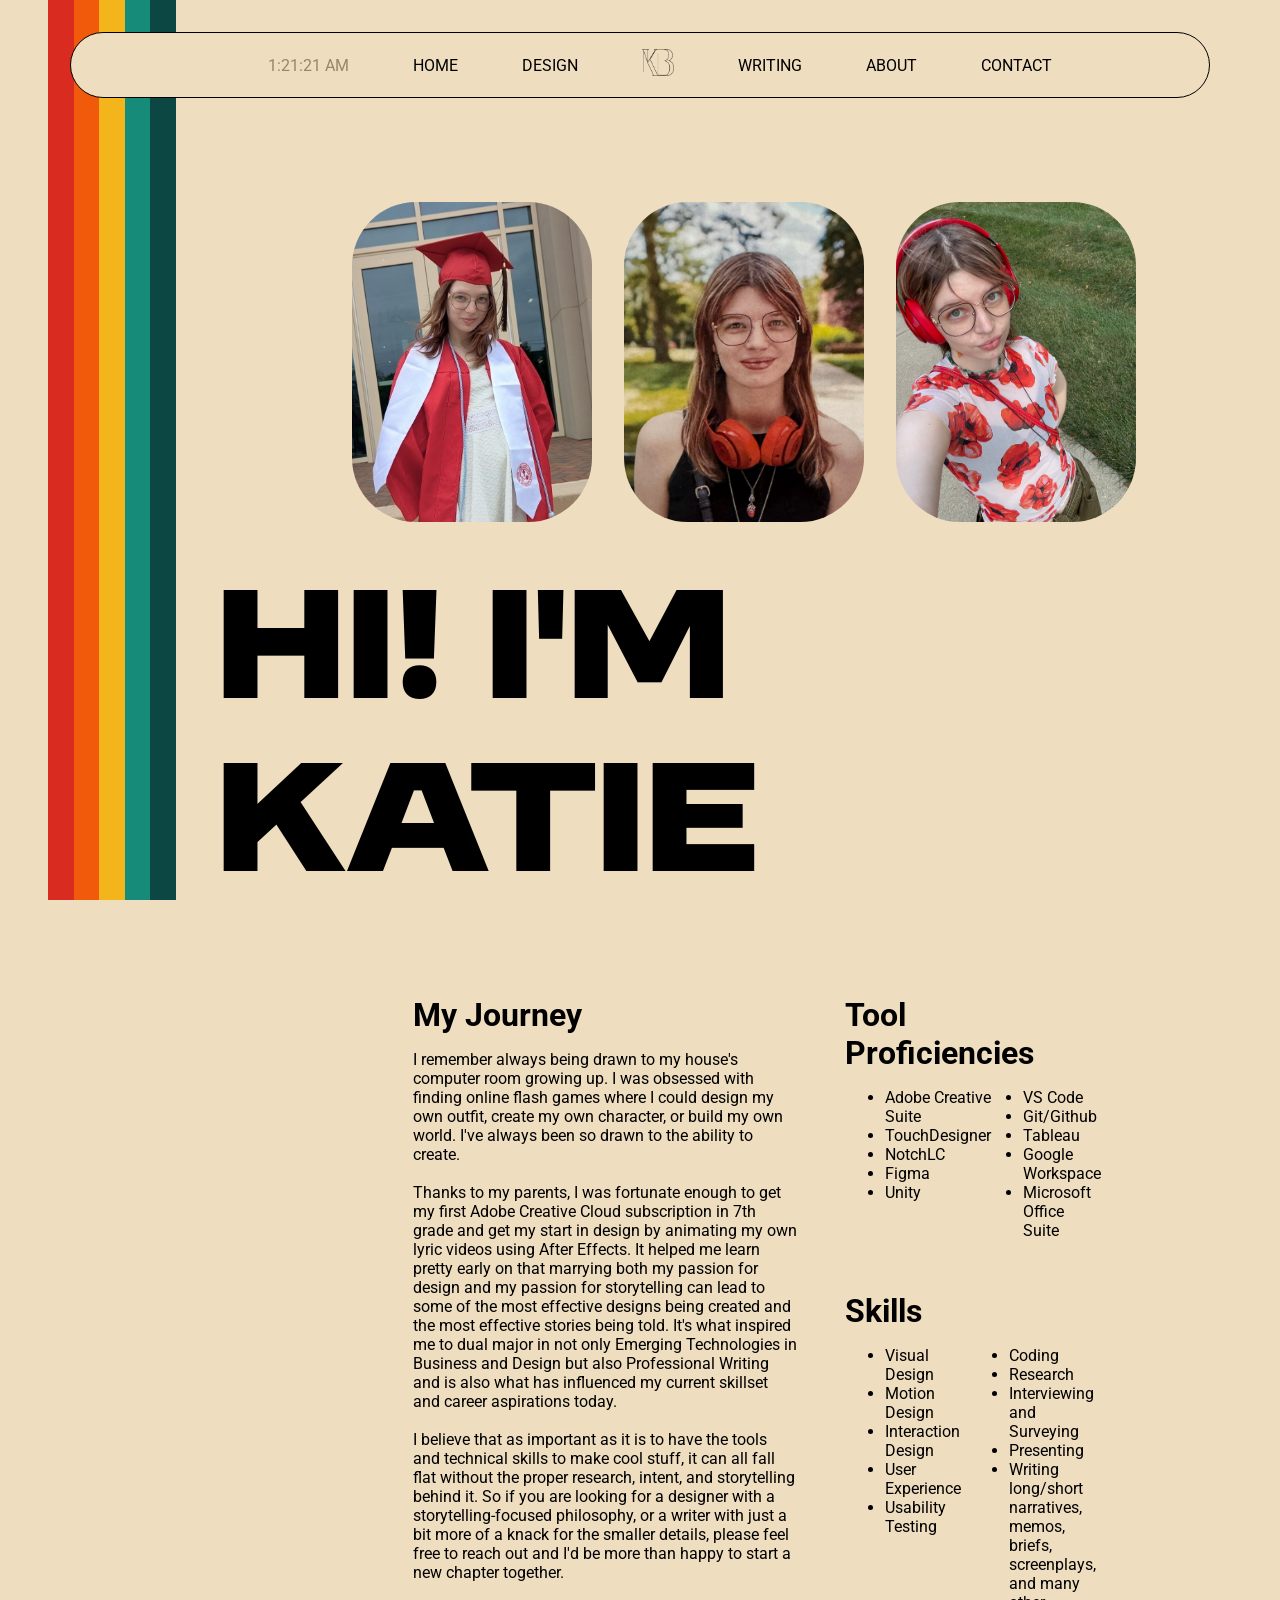
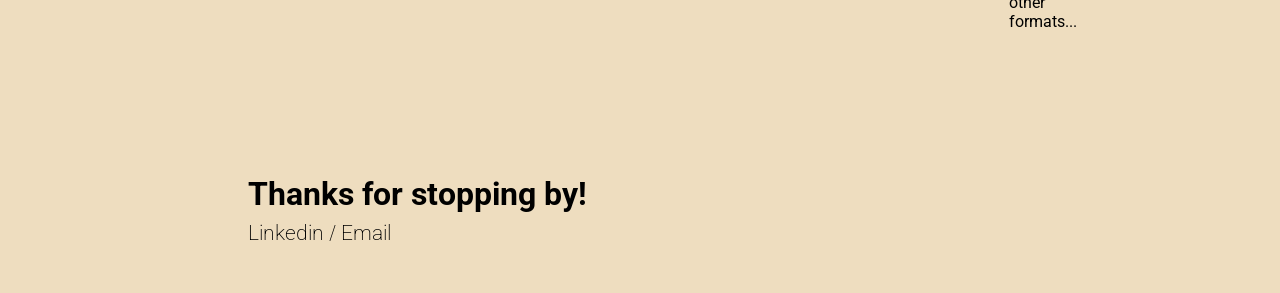
==== about.html @ ff1b27c1 "draft" ====
<!DOCTYPE html>
<html>

<head>
  <link rel="stylesheet" href="style1.css">
  <script src="script.js" defer></script>
  <link rel="preconnect" href="https://fonts.googleapis.com">
  <link rel="preconnect" href="https://fonts.gstatic.com" crossorigin>
  <link href="https://fonts.googleapis.com/css2?family=Roboto+Condensed:ital,wght@0,100..900;1,100..900&family=Roboto+Mono:ital,wght@0,100..700;1,100..700&family=Roboto+Serif:ital,opsz,wght@0,8..144,100..900;1,8..144,100..900&family=Roboto:ital,wght@0,100..900;1,100..900&display=swap" rel="stylesheet">
  <title>Katie Barton</title>
</head>

<body>

  <div class="rainbow-stripe"></div>

  <div class="nav-container">
    <div class="navbar">
      <ul class="nav-list-container">
        <li style="list-style: none;"><span id="clock"></span></li>
        <li class="navbar-list-item"><a class="navbar-list home-tab" href="index.html">HOME</a></li>
        <li class="navbar-list-item"><a class="navbar-list design-tab" href="#design">DESIGN</a></li>
        <div class="image-container"><a href="#top">
          <img src="images/logo.png" alt="Logo Hollow" class="logo-base">
          <img src="images/logo-filledin.png" alt="Logo Filled-in" class="logo-hover">
        </a></div>
        <li class="navbar-list-item"><a class="navbar-list writing-tab" href="#writing">WRITING</a></li>
        <li class="navbar-list-item"><a class="navbar-list about-tab" href="#about">ABOUT</a></li>
        <li class="navbar-list-item"><a class="navbar-list email-tab" href="mailto:katiebarton4455@gmail.com">CONTACT</a></li>
      </ul>
    </div>
  </div>
  
<div class="content" id="top">
    <div class="photo-grid">
        <div class="about-photo-container">
            <img src="images/about-photo1.jpeg" class="about-photos">
        </div>
        <div class="about-photo-container">
            <img src="images/about-photo2.jpeg" class="about-photos">
        </div>
        <div class="about-photo-container">
            <img src="images/about-photo3.jpeg" class="about-photos">
        </div>
    </div>
    <div class="intro-boundary">
        <h1>Hi! I'm Katie</h1>
    </div>
    <div class="about-content-columns">
        <div class="left-column">
            <h4>My Journey</h4>
            <p>I remember always being drawn to my house's computer room growing up. I was obsessed with finding online flash games where I could design my own outfit, create my own character, or build my own world. I've always been so drawn to the ability to create. 
                <br><br> 
                Thanks to my parents, I was fortunate enough to get my first Adobe Creative Cloud subscription in 7th grade and get my start in design by animating my own lyric videos using After Effects. It helped me learn pretty early on that marrying both my passion for design and my passion for storytelling can lead to some of the most effective designs being created and the most effective stories being told. It's what inspired me to dual major in not only Emerging Technologies in Business and Design but also Professional Writing and is also what has influenced my current skillset and career aspirations today. 
                <br><br>
                I believe that as important as it is to have the tools and technical skills to make cool stuff, it can all fall flat without the proper research, intent, and storytelling behind it. So if you are looking for a designer with a storytelling-focused philosophy, or a writer with just a bit more of a knack for the smaller details, please feel free to reach out and I'd be more than happy to start a new chapter together.</p>
        </div>
        <div class="right-column">
            <h4>Tool Proficiencies</h4>
            <ul class="about-skills-container">
                <div class="list-column">
                    <li>Adobe Creative Suite</li>
                    <li>TouchDesigner</li>
                    <li>NotchLC</li>
                    <li>Figma</li>
                    <li>Unity</li>
                </div>
                <div class="list-column">
                    <li>VS Code</li>
                    <li>Git/Github</li>
                    <li>Tableau</li>
                    <li>Google Workspace</li>
                    <li>Microsoft Office Suite</li>
                </div>
            </ul>
            <br><br>
            <h4>Skills</h4>
            <ul class="about-skills-container">
                <div class="list-column2">
                    <li>Visual Design</li>
                    <li>Motion Design</li>
                    <li>Interaction Design</li>
                    <li>User Experience</li>
                    <li>Usability Testing</li>
                </div>
                <div class="list-column3">
                    <li>Coding</li>
                    <li>Research</li>
                    <li>Interviewing and Surveying</li>
                    <li>Presenting</li>
                    <li>Writing long/short narratives, memos, briefs, screenplays, and many other formats...</li>
                </div>
            </ul>
        </div>
    </div>

    <div class="footer">
      <h4>Thanks for stopping by!</h4>
      <h6 class="social-links"><a href="https://www.linkedin.com/in/katiebarton10/" class="social">Linkedin</a> / <a href="mailto:katiebarton4455@gmail.com" class="social">Email</a></h6>
    </div>
</div>

</body>

</html>
---- style1.css ----
@font-face {
  font-family: "Moderniz";
  src: url(moderniz/Moderniz.otf) format("opentype");
}

@font-face {
  font-family: "High Rise";
  src: url(highrise/HighriseFont-Condensed-Demo.otf) format("opentype");
}

body {
  background-color: #eeddbf;
}

.scroll-text {
  scroll-margin-top: 8rem;
}

#top {
  scroll-margin-top: 10rem;
}

html {
  scroll-behavior: smooth;
  height: 100%;
}

.rainbow-stripe {
  position: fixed;
  top: 0;
  left: 3rem;
  width: 8rem;
  min-height: 100%;

  background: linear-gradient(
    to right,
    #d92b1f 0%,
    #d92b1f 20%,

    #f05a0a 20%,
    #f05a0a 40%,

    #f3b51b 40%,
    #f3b51b 60%,

    #168b79 60%,
    #168b79 80%,

    #0c4743 80%,
    #0c4743 100%,

    transparent 87%
  );
}

.navbar {
  background-color: #eeddbf;
  border: 1px solid black;
  border-radius: 3rem;
  width: 90%;
}

.nav-container {
  display: flex;
  justify-content: center;
  position: sticky;
  top: 2rem;
  z-index: 1000;
}

.nav-list-container {
  display: flex;
  justify-content: center;
  align-items: center;
  gap: 4rem;
}

.navbar-list-item {
  list-style: none;
}

.navbar-list-item:hover {
  transform: translateY(-0.2rem);
  transition: 0.3s;
}

#clock {
  color: #94876c;
  font-family: "Roboto", sans-serif;
}

a {
  text-decoration: none;
  color: black;
  font-family: "Roboto", sans-serif;
}

.home-tab:hover {
  color: #d92b1f;
  transition: 0.3s;
}

.design-tab:hover {
  color: #f05a0a;
  transition: 0.3s;
}

.writing-tab:hover {
  color: #f3b51b;
  transition: 0.3s;
}

.about-tab:hover {
  color: #168b79;
  transition: 0.3s;
}

.email-tab:hover {
  color: #0c4743;
  transition: 0.3s;
}

.image-container {
  width: 2rem;
  height: 2rem;
}

img {
  width: 2rem;
  height: auto;
}

.logo-hover {
  display: none;
  transform: translateY(-2rem);
}

.image-container:hover .logo-base {
  opacity: 0;
  transition: .3s;
}

.image-container:hover .logo-hover {
  display:flex;
  opacity: 1;
  transition: .3s
}

.content {
  margin-left: 13rem;
}

.banner {
  margin-top: 8rem;
  display: flex;
  justify-content: center;
  margin-bottom: 2rem;
}

.banner-text {
  margin-top: 6rem;
}

h1 {
  font-family: "Moderniz";
  font-size: 8rem;
  padding: 0;
  margin: 0;
}

h2 {
  font-family: "High Rise";
  font-size: 5.5rem;
  font-weight: 200;
  padding: 0;
  margin-top: 2.5rem;
}

.nameline1 {
  display: flex;
  gap: 5rem;
  margin: 0;
  padding: 0;
}

.nameline2 {
  margin-top: -5rem;
}

.about-buttons {
  display: flex;
  justify-content: center;
  align-content: center;
  gap: 4rem;
  margin-top: 2rem;
  margin-bottom: 10rem;
}

.about-buttons-item {
  background-color: #e0bd7d;
  border-radius: 5rem;
  padding: 1rem 3rem 1rem 3rem;
}

.about-buttons-item:hover {
  background-color: #edcf98;
  transform: scale(1.1);
  transition: 0.3s;
}

.about-buttons-text {
  font-size: 1rem;
  font-weight: 200;
}

#design {
  scroll-margin-top: 6.4rem;
}

.titlecard1 {
  border: 3px solid black;
  width: 26%;
  height: 100%;
  display: flex;
  justify-content: center;
}

.row1 {
  display: flex;
  justify-content: space-between;
  height: 30rem;
  margin: 5rem;
  padding-bottom: 3rem;
}

.row2 {
  display: flex;
  justify-content: space-between;
  height: 30rem;
  margin: 5rem;
  padding-bottom: 3rem;
}

h3 {
  font-family: "High Rise";
  font-weight: 200;
  font-size: 6rem;
  line-height: 90%;
  margin-top: 1rem;
  padding: 0;
  text-align: center;
}

.content-card1 {
  width: 71%;
  background-color: #d2bb93;
  height: 100%;
}

.content-card2 {
  width: 61%;
}

.content-card3 {
  width: 37%;
  background-color: #d2bb93;
  height: 100%;
}

.card-image-container {
  height: 30rem;
  overflow: hidden;
  padding-bottom: 1rem;
}

.card-image-container img {
  width: 100%;
  height: 100%;
  object-fit: cover;
  object-position: center;
}

.content-card1:hover {
  transform: scale(1.04);
  transition: .3s;
}

.content-card2:hover {
  transform: scale(1.04);
  transition: .3s;
}

.content-card3:hover {
  transform: scale(1.04);
  transition: .3s;
}

.titlecard2 {
  border: 3px solid black;
  margin: 5rem;
  width: 89%;
  margin: 8rem 5rem 2rem 5rem;
  display: flex;
  justify-content: center;
  height: 8rem;
}

.designcard {
  width: 20rem;
  height: 17rem;
  background-color: #d2bb93;
}

.designcard-image-container {
  width: 20rem;
  height: 17rem;
  overflow: hidden;
}

.designcard-image-container img {
  width: 100%;
  height: 100%;
  object-fit: cover;
  object-position: center;
}

.row3 {
  display: flex;
  justify-content: space-between;
  height: 15rem;
  margin: 0 5rem;
  width: 89.2%;
}

.row4 {
  display: flex;
  justify-content: space-between;
  height: 20rem;
  margin: 4rem 5rem 5rem 5rem;
  width: 89.2%;
}

.block3 {
  display: flex;
  justify-content: space-between;
  margin: 0rem 5rem;
}

.writing-containers {
  width: 75%;
}

.titlecard3 {
  width: 20%;
  border: 3px solid black;
  height: 42rem;
  display: flex;
  justify-content: center;
}

.writing-card {
  border-top: 1.5px solid #e0bd7d;
  padding-bottom: 0.5rem;
}

.writing-header {
  font-family: "Roboto Mono", monospace;
}

h4 {
  font-family: "Roboto", sans-serif;
  font-size: 2rem;
  margin: 0;
  padding: 0;
}

.writing-card:hover {
  transition: 0.3s;
  background-color: #edcf98;
  color: #362c18;
}

h5 {
  margin: 0;
  padding: 0;
  font-size: 1.3rem;
  font-weight: 200;
  font-family: "Roboto Mono", monospace;
}

p {
  font-family: "Roboto", sans-serif;
}

.banner-content {
  margin: 5rem;
}

.placeholder-image {
  background-color: #d2bb93;
  width: 100%;
  height: 30rem;
  margin-bottom: 2rem;
}

.banner-description {
  width: 100%;
  display: flex;
  justify-content: space-between;
  margin-bottom: 2rem;
}

.banner-description-item {
  width: 25%;
}

h6 {
 font-family: "Roboto Condensed", sans-serif;
 font-weight: 200;
 font-size: 1.3rem;
 color: black;
 margin: 0;
 padding: 0;
}

.writing-subheader {
  font-size: 1rem;
  font-weight: bold;
  font-style:italic;
  padding-top: .3rem;
}

.card-header {
  font-weight: 500;
}

.written-content {
  margin: 2rem 5rem;
  display: flex;
  justify-content: space-between;
  margin-bottom: 2rem;
  margin-top: -2rem;
  gap: 5rem;
}

.directory {
  height: 14rem;
  position: sticky;
  top: 8rem;
}

.directory-list {
  width: 20%;
}

.directory-list-item {
  font-family: "Roboto", sans-serif;
  font-weight: 300;
  font-size: 1rem;
  margin: 0.5rem 0;
  transition: 0.3s;
  list-style: none
}

.directory-list-item:hover {
  transform: translateX(.5rem);
  transition: .3s;
}

.red:hover {
  color:#d92b1f;
  transition: .3s;
}

.orange:hover {
  color:#f05a0a;
  transition: .3s;
}

.yellow:hover {
  color:#f3b51b;
  transition: .3s;
}

.teal:hover {
  color:#168b79;
  transition: .3s;
}

.dark-teal:hover {
  color:#0c4743;
  transition: .3s;
}

.card-subheaders {
  font-family: "Roboto Mono", monospace;
  font-weight: 300;
  font-size: 1rem;
  scroll-margin-top: 7rem;
}

.writing-block {
  margin-right: 5rem;
}

.embed-link {
  text-decoration:underline;
}

.embed-link:hover {
  color: #a87b2c;
}

.caption {
  font-size: 1.5rem;
}

.c2-photo1 {
  width: 70rem;
  height: auto;
}

.image-boundary-box {
  padding: 1.5rem 2rem;
  display: flex;
  justify-content: left;
}

.c2-photo2 {
  width: auto;
  height: 25rem;
  padding-right: 2rem;
}

.c1-photo1 {
  width: auto;
  height: 20rem;
  padding-right: 2rem;
}

.c1-photo2 {
  width: auto;
  height: 25rem;
  padding-right: 2rem;
}

.c1-photo3 {
  width: auto;
  height: 26.5rem;
  padding-right: 2rem;
}

.c3-photo1 {
  width: auto;
  height: 28rem;
}

.image-captions {
  padding: 1.5rem 2rem;
  display: flex;
  justify-content: left;
  gap: 4rem;
}

.writing-container {
  display: flex;
  justify-content: space-between;
  margin: 0 3rem;
}

.writing-content {
margin-right: 5rem;
width: 65%;
}

.writing-info-container {
  border: solid black 1px;
  padding: 1rem 2rem;
  width: 35%;
  height: 100%;
  position: sticky;
  top: 11rem;
  background-color: #eeddbf;
}

.logline {
font-weight: bolder;
font-family: "Roboto Mono", monospace
}

.spoiler-text {
  background-color: black;
}

.spoiler-text:hover {
  background-color: transparent;
  transition: .15s;
}

ol li {
  font-family: "roboto", sans-serif;
}

ul li {
  font-family: "roboto", sans-serif;
}

.images-container img {
  height: 20rem;
  width: auto;
  margin-right: 2rem;
}

.photo-caption {
  font-size: .8rem;
  margin-bottom: 1.5rem;
}

.writing-content-header {
  font-size: 1.4rem;
}

.banner-image-container {
  width: 100%;
  height: 30rem;
  overflow: hidden;
  margin-bottom: 2rem;
}

.banner-image-container img {
  width: 100%;
  height: 100%;
  object-fit: cover;
  object-position: center;
}

.intro-boundary {
  display: flex;
  justify-content: center;
}

.photo-grid {
  display: flex;
  justify-content: center;
  gap: 2rem;
  padding: 3rem;
  margin-top: 5rem;
}

.about-photo-container {
  height: 20rem;
  width: 15rem;
  border-radius: 4rem;
  overflow: hidden;
}

.about-photos {
  width: 100%;
  height: 100%;
  object-fit: cover;
  object-position: center;
}

.about-photo-container:hover {
  transform: scale(1.05);
  transition: .3s;
}

.about-content-columns {
  display: flex;
  justify-content: center;
  margin: 5rem 9rem;
  gap: 3rem;
}

.left-column {
  width: 50%;
}

.right-column {
  width: 30%;
}

.about-skills-container {
  display: flex;
  justify-content: left;
  gap: 2rem;
}

.list-column li {
  font-family: "roboto", sans-serif;
  width: 100%;
}

.footer {
  padding: 3rem 2rem;
}

.social-links {
  margin-top: .5rem;
}

.social:hover {
  color: #a87b2c;
  transform: scale(1.05);
  transition: .3s;
}

.list-column3 {
  margin-left: 1rem;
  font-family: "roboto", sans-serif;
}

.list-column2 {
  width: 100%;
  font-family: "roboto", sans-serif;
}

.other-adventures-block {
  margin: 5rem;
}

.other-adventures {
  margin-left: 11rem;
}
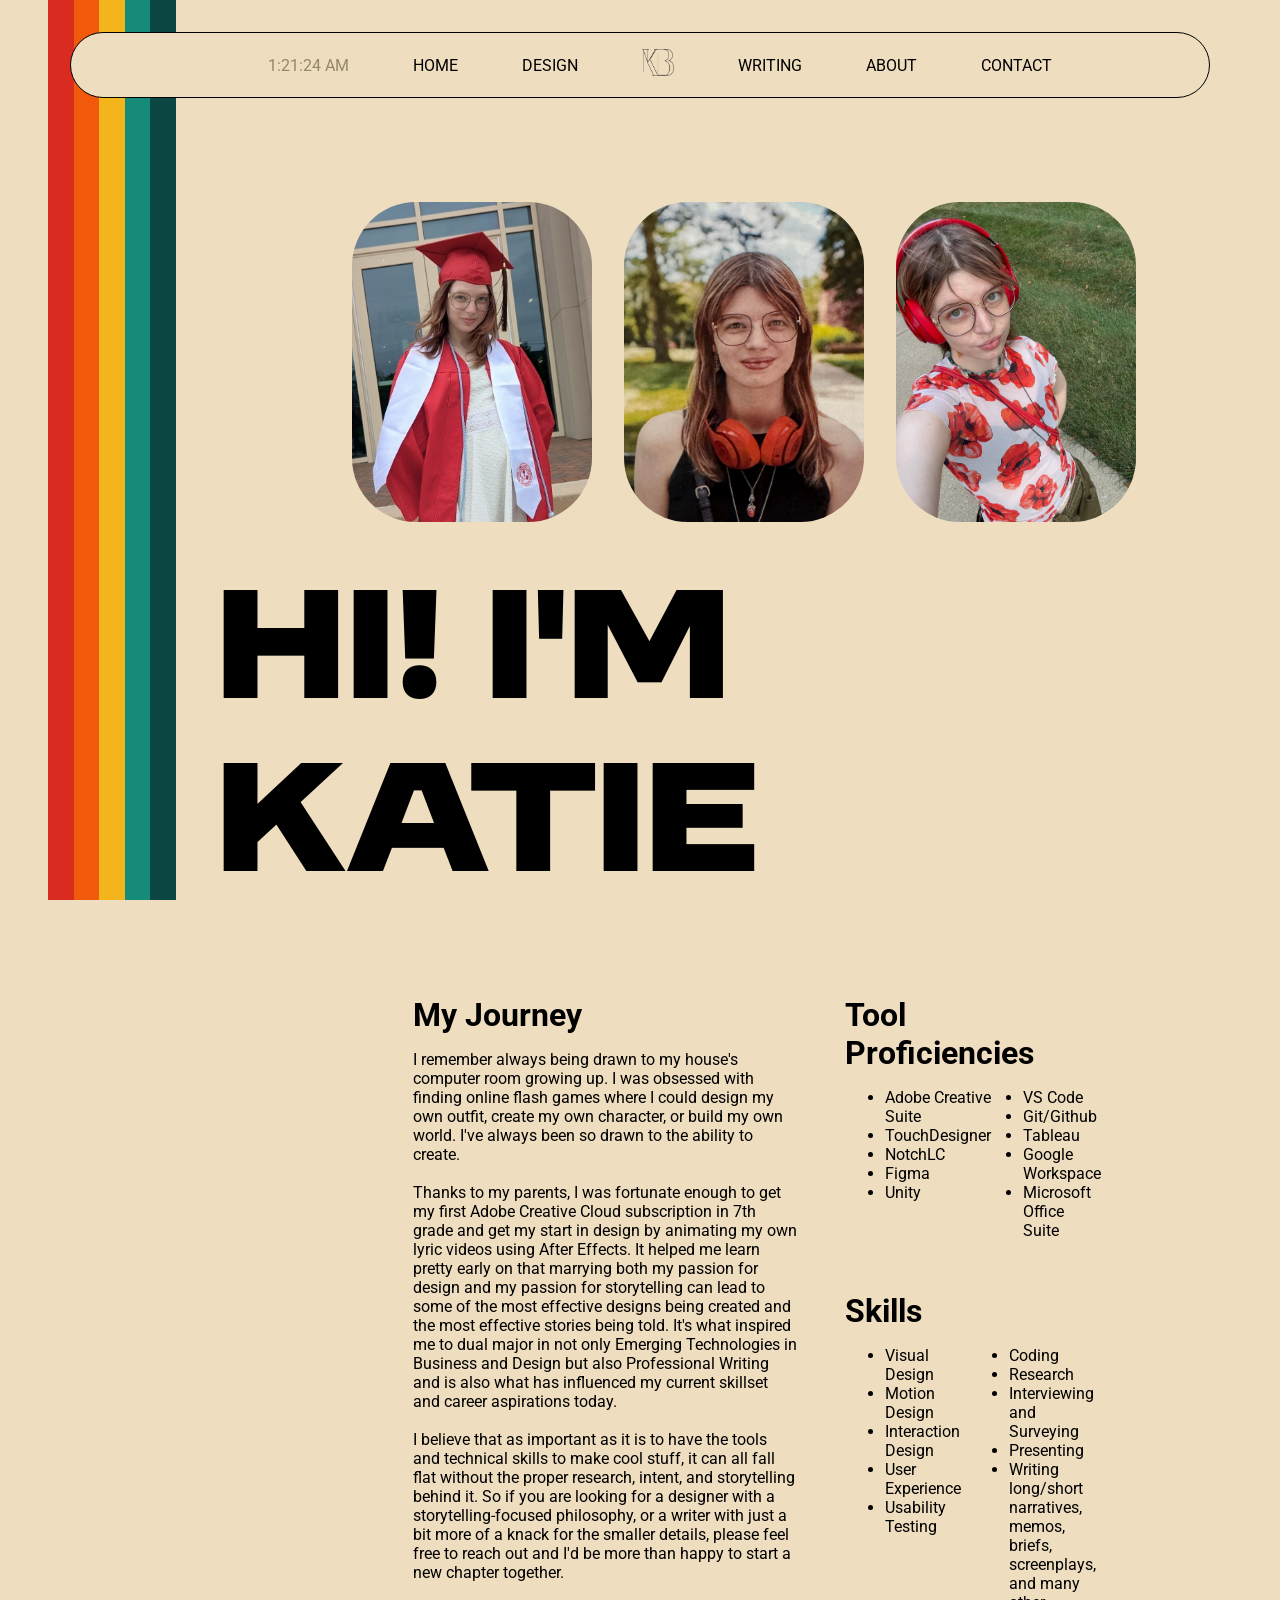
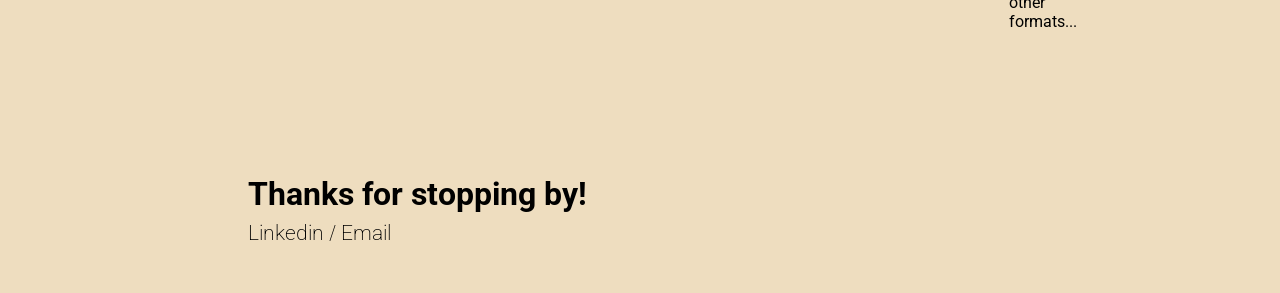
==== commit 332ae436: "about-update" ====
--- a/about.html
+++ b/about.html
@@ -19,13 +19,13 @@
       <ul class="nav-list-container">
         <li style="list-style: none;"><span id="clock"></span></li>
         <li class="navbar-list-item"><a class="navbar-list home-tab" href="index.html">HOME</a></li>
-        <li class="navbar-list-item"><a class="navbar-list design-tab" href="#design">DESIGN</a></li>
+        <li class="navbar-list-item"><a class="navbar-list design-tab" href="index.html#design">DESIGN</a></li>
         <div class="image-container"><a href="#top">
           <img src="images/logo.png" alt="Logo Hollow" class="logo-base">
           <img src="images/logo-filledin.png" alt="Logo Filled-in" class="logo-hover">
         </a></div>
-        <li class="navbar-list-item"><a class="navbar-list writing-tab" href="#writing">WRITING</a></li>
-        <li class="navbar-list-item"><a class="navbar-list about-tab" href="#about">ABOUT</a></li>
+        <li class="navbar-list-item"><a class="navbar-list writing-tab" href="index.html#writing">WRITING</a></li>
+        <li class="navbar-list-item"><a class="navbar-list about-tab" href="about.html">ABOUT</a></li>
         <li class="navbar-list-item"><a class="navbar-list email-tab" href="mailto:katiebarton4455@gmail.com">CONTACT</a></li>
       </ul>
     </div>
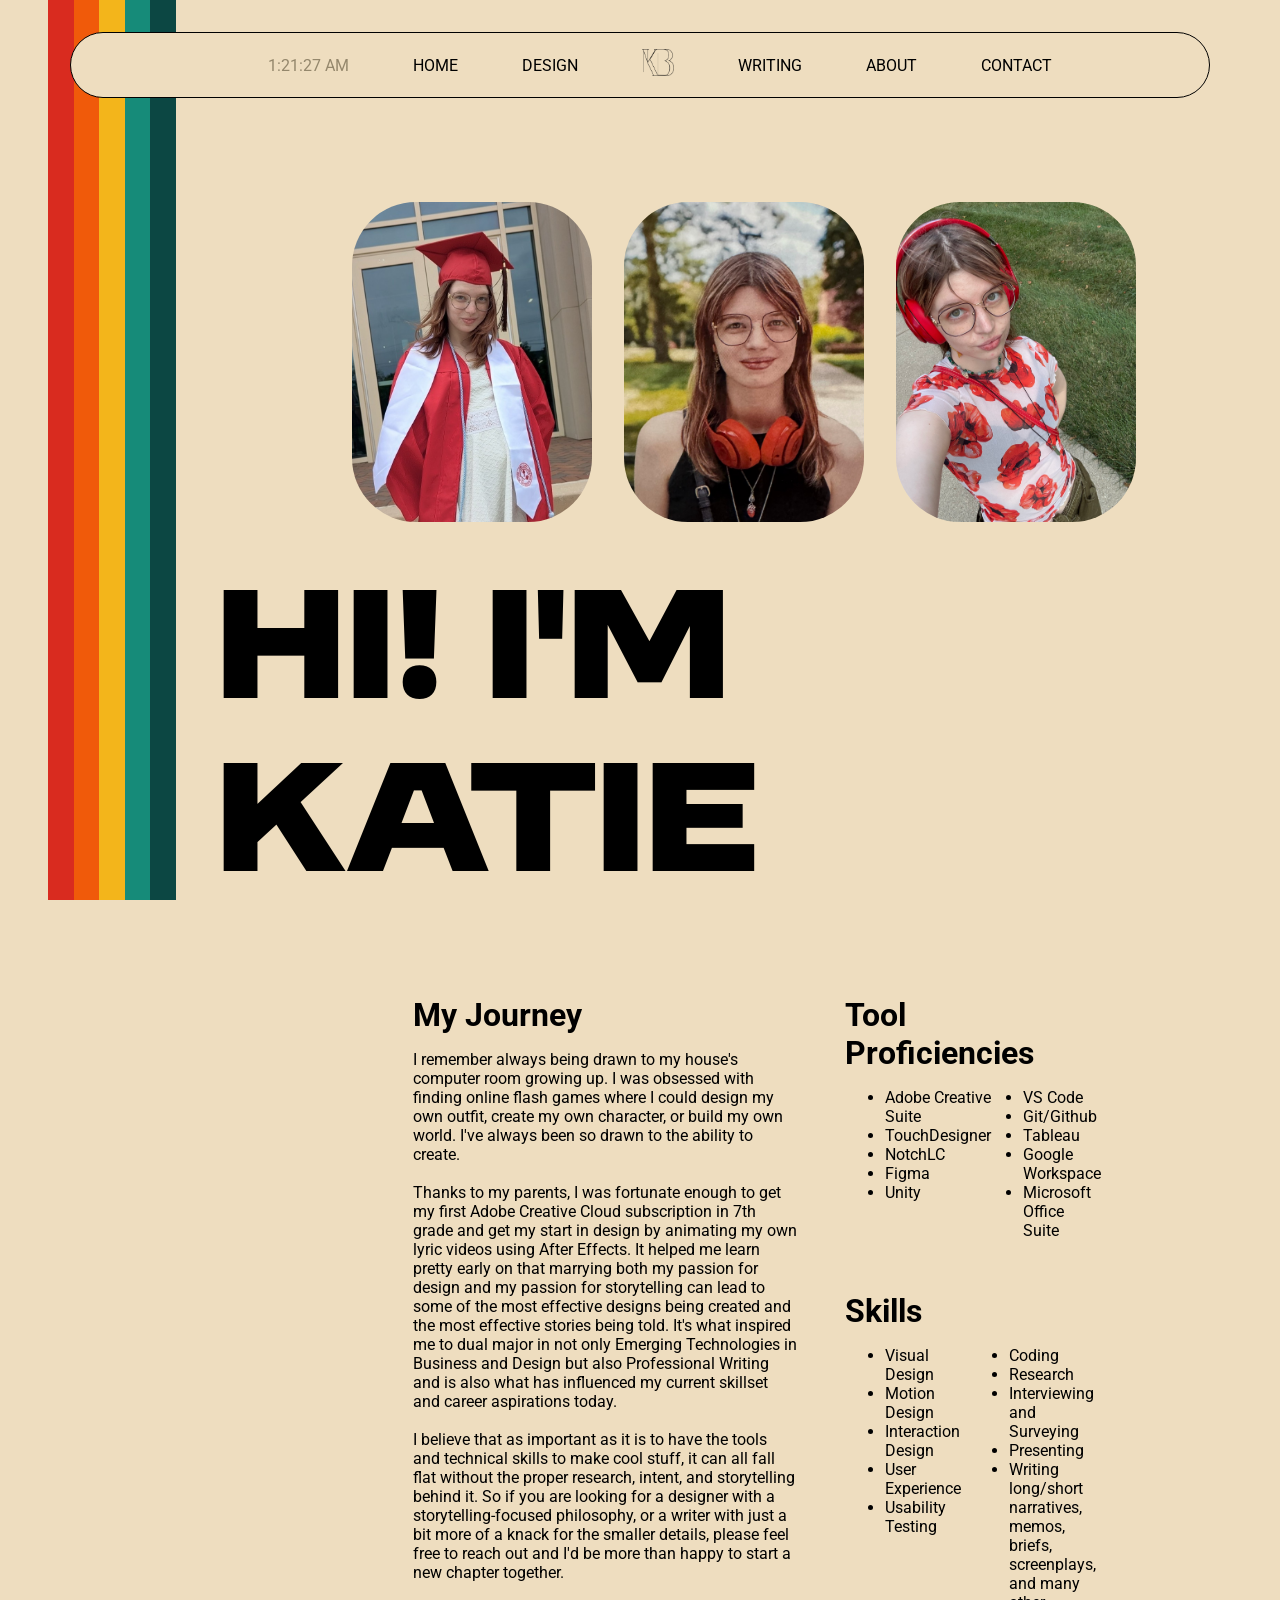
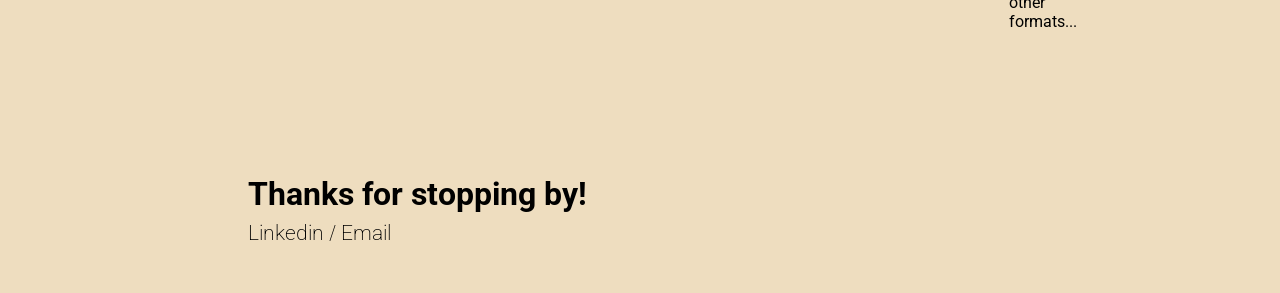
==== commit 6907bc79: "contact page and playground" ====
--- a/about.html
+++ b/about.html
@@ -2,103 +2,120 @@
 <html>
 
 <head>
-  <link rel="stylesheet" href="style1.css">
-  <script src="script.js" defer></script>
-  <link rel="preconnect" href="https://fonts.googleapis.com">
-  <link rel="preconnect" href="https://fonts.gstatic.com" crossorigin>
-  <link href="https://fonts.googleapis.com/css2?family=Roboto+Condensed:ital,wght@0,100..900;1,100..900&family=Roboto+Mono:ital,wght@0,100..700;1,100..700&family=Roboto+Serif:ital,opsz,wght@0,8..144,100..900;1,8..144,100..900&family=Roboto:ital,wght@0,100..900;1,100..900&display=swap" rel="stylesheet">
-  <title>Katie Barton</title>
+    <link rel="stylesheet" href="style1.css">
+    <script src="script.js" defer></script>
+    <link rel="preconnect" href="https://fonts.googleapis.com">
+    <link rel="preconnect" href="https://fonts.gstatic.com" crossorigin>
+    <link
+        href="https://fonts.googleapis.com/css2?family=Roboto+Condensed:ital,wght@0,100..900;1,100..900&family=Roboto+Mono:ital,wght@0,100..700;1,100..700&family=Roboto+Serif:ital,opsz,wght@0,8..144,100..900;1,8..144,100..900&family=Roboto:ital,wght@0,100..900;1,100..900&display=swap"
+        rel="stylesheet">
+    <title>Katie Barton</title>
 </head>
 
 <body>
 
-  <div class="rainbow-stripe"></div>
+    <div class="rainbow-stripe"></div>
 
-  <div class="nav-container">
-    <div class="navbar">
-      <ul class="nav-list-container">
-        <li style="list-style: none;"><span id="clock"></span></li>
-        <li class="navbar-list-item"><a class="navbar-list home-tab" href="index.html">HOME</a></li>
-        <li class="navbar-list-item"><a class="navbar-list design-tab" href="index.html#design">DESIGN</a></li>
-        <div class="image-container"><a href="#top">
-          <img src="images/logo.png" alt="Logo Hollow" class="logo-base">
-          <img src="images/logo-filledin.png" alt="Logo Filled-in" class="logo-hover">
-        </a></div>
-        <li class="navbar-list-item"><a class="navbar-list writing-tab" href="index.html#writing">WRITING</a></li>
-        <li class="navbar-list-item"><a class="navbar-list about-tab" href="about.html">ABOUT</a></li>
-        <li class="navbar-list-item"><a class="navbar-list email-tab" href="mailto:katiebarton4455@gmail.com">CONTACT</a></li>
-      </ul>
-    </div>
-  </div>
-  
-<div class="content" id="top">
-    <div class="photo-grid">
-        <div class="about-photo-container">
-            <img src="images/about-photo1.jpeg" class="about-photos">
-        </div>
-        <div class="about-photo-container">
-            <img src="images/about-photo2.jpeg" class="about-photos">
-        </div>
-        <div class="about-photo-container">
-            <img src="images/about-photo3.jpeg" class="about-photos">
-        </div>
-    </div>
-    <div class="intro-boundary">
-        <h1>Hi! I'm Katie</h1>
-    </div>
-    <div class="about-content-columns">
-        <div class="left-column">
-            <h4>My Journey</h4>
-            <p>I remember always being drawn to my house's computer room growing up. I was obsessed with finding online flash games where I could design my own outfit, create my own character, or build my own world. I've always been so drawn to the ability to create. 
-                <br><br> 
-                Thanks to my parents, I was fortunate enough to get my first Adobe Creative Cloud subscription in 7th grade and get my start in design by animating my own lyric videos using After Effects. It helped me learn pretty early on that marrying both my passion for design and my passion for storytelling can lead to some of the most effective designs being created and the most effective stories being told. It's what inspired me to dual major in not only Emerging Technologies in Business and Design but also Professional Writing and is also what has influenced my current skillset and career aspirations today. 
-                <br><br>
-                I believe that as important as it is to have the tools and technical skills to make cool stuff, it can all fall flat without the proper research, intent, and storytelling behind it. So if you are looking for a designer with a storytelling-focused philosophy, or a writer with just a bit more of a knack for the smaller details, please feel free to reach out and I'd be more than happy to start a new chapter together.</p>
-        </div>
-        <div class="right-column">
-            <h4>Tool Proficiencies</h4>
-            <ul class="about-skills-container">
-                <div class="list-column">
-                    <li>Adobe Creative Suite</li>
-                    <li>TouchDesigner</li>
-                    <li>NotchLC</li>
-                    <li>Figma</li>
-                    <li>Unity</li>
-                </div>
-                <div class="list-column">
-                    <li>VS Code</li>
-                    <li>Git/Github</li>
-                    <li>Tableau</li>
-                    <li>Google Workspace</li>
-                    <li>Microsoft Office Suite</li>
-                </div>
-            </ul>
-            <br><br>
-            <h4>Skills</h4>
-            <ul class="about-skills-container">
-                <div class="list-column2">
-                    <li>Visual Design</li>
-                    <li>Motion Design</li>
-                    <li>Interaction Design</li>
-                    <li>User Experience</li>
-                    <li>Usability Testing</li>
-                </div>
-                <div class="list-column3">
-                    <li>Coding</li>
-                    <li>Research</li>
-                    <li>Interviewing and Surveying</li>
-                    <li>Presenting</li>
-                    <li>Writing long/short narratives, memos, briefs, screenplays, and many other formats...</li>
-                </div>
+    <div class="nav-container">
+        <div class="navbar">
+            <ul class="nav-list-container">
+                <li style="list-style: none;"><span id="clock"></span></li>
+                <li class="navbar-list-item"><a class="navbar-list home-tab" href="index.html">HOME</a></li>
+                <li class="navbar-list-item"><a class="navbar-list design-tab" href="index.html#design">DESIGN</a></li>
+                <div class="image-container"><a href="#top">
+                        <img src="images/logo.png" alt="Logo Hollow" class="logo-base">
+                        <img src="images/logo-filledin.png" alt="Logo Filled-in" class="logo-hover">
+                    </a></div>
+                <li class="navbar-list-item"><a class="navbar-list writing-tab" href="index.html#writing">WRITING</a>
+                </li>
+                <li class="navbar-list-item"><a class="navbar-list about-tab" href="about.html">ABOUT</a></li>
+                <li class="navbar-list-item"><a class="navbar-list email-tab" href="contact.html">CONTACT</a></li>
             </ul>
         </div>
     </div>
 
-    <div class="footer">
-      <h4>Thanks for stopping by!</h4>
-      <h6 class="social-links"><a href="https://www.linkedin.com/in/katiebarton10/" class="social">Linkedin</a> / <a href="mailto:katiebarton4455@gmail.com" class="social">Email</a></h6>
+    <div class="content" id="top">
+        <div class="photo-grid">
+            <div class="about-photo-container">
+                <img src="images/about-photo1.jpeg" class="about-photos">
+            </div>
+            <div class="about-photo-container">
+                <img src="images/about-photo2.jpeg" class="about-photos">
+            </div>
+            <div class="about-photo-container">
+                <img src="images/about-photo3.jpeg" class="about-photos">
+            </div>
+        </div>
+        <div class="intro-boundary">
+            <h1>Hi! I'm Katie</h1>
+        </div>
+        <div class="about-content-columns">
+            <div class="left-column">
+                <h4>My Journey</h4>
+                <p>I remember always being drawn to my house's computer room growing up. I was obsessed with finding
+                    online flash games where I could design my own outfit, create my own character, or build my own
+                    world. I've always been so drawn to the ability to create.
+                    <br><br>
+                    Thanks to my parents, I was fortunate enough to get my first Adobe Creative Cloud subscription in
+                    7th grade and get my start in design by animating my own lyric videos using After Effects. It helped
+                    me learn pretty early on that marrying both my passion for design and my passion for storytelling
+                    can lead to some of the most effective designs being created and the most effective stories being
+                    told. It's what inspired me to dual major in not only Emerging Technologies in Business and Design
+                    but also Professional Writing and is also what has influenced my current skillset and career
+                    aspirations today.
+                    <br><br>
+                    I believe that as important as it is to have the tools and technical skills to make cool stuff, it
+                    can all fall flat without the proper research, intent, and storytelling behind it. So if you are
+                    looking for a designer with a storytelling-focused philosophy, or a writer with just a bit more of a
+                    knack for the smaller details, please feel free to reach out and I'd be more than happy to start a
+                    new chapter together.
+                </p>
+            </div>
+            <div class="right-column">
+                <h4>Tool Proficiencies</h4>
+                <ul class="about-skills-container">
+                    <div class="list-column">
+                        <li>Adobe Creative Suite</li>
+                        <li>TouchDesigner</li>
+                        <li>NotchLC</li>
+                        <li>Figma</li>
+                        <li>Unity</li>
+                    </div>
+                    <div class="list-column">
+                        <li>VS Code</li>
+                        <li>Git/Github</li>
+                        <li>Tableau</li>
+                        <li>Google Workspace</li>
+                        <li>Microsoft Office Suite</li>
+                    </div>
+                </ul>
+                <br><br>
+                <h4>Skills</h4>
+                <ul class="about-skills-container">
+                    <div class="list-column2">
+                        <li>Visual Design</li>
+                        <li>Motion Design</li>
+                        <li>Interaction Design</li>
+                        <li>User Experience</li>
+                        <li>Usability Testing</li>
+                    </div>
+                    <div class="list-column3">
+                        <li>Coding</li>
+                        <li>Research</li>
+                        <li>Interviewing and Surveying</li>
+                        <li>Presenting</li>
+                        <li>Writing long/short narratives, memos, briefs, screenplays, and many other formats...</li>
+                    </div>
+                </ul>
+            </div>
+        </div>
+
+        <div class="footer">
+            <h4>Thanks for stopping by!</h4>
+            <h6 class="social-links"><a href="https://www.linkedin.com/in/katiebarton10/" class="social">Linkedin</a> /
+                <a href="mailto:katiebarton4455@gmail.com" class="social">Email</a></h6>
+        </div>
     </div>
-</div>
 
 </body>
 
--- a/style1.css
+++ b/style1.css
@@ -137,13 +137,13 @@
 
 .image-container:hover .logo-base {
   opacity: 0;
-  transition: .3s;
+  transition: 0.3s;
 }
 
 .image-container:hover .logo-hover {
-  display:flex;
+  display: flex;
   opacity: 1;
-  transition: .3s
+  transition: 0.3s;
 }
 
 .content {
@@ -282,17 +282,17 @@
 
 .content-card1:hover {
   transform: scale(1.04);
-  transition: .3s;
+  transition: 0.3s;
 }
 
 .content-card2:hover {
   transform: scale(1.04);
-  transition: .3s;
+  transition: 0.3s;
 }
 
 .content-card3:hover {
   transform: scale(1.04);
-  transition: .3s;
+  transition: 0.3s;
 }
 
 .titlecard2 {
@@ -309,6 +309,14 @@
   width: 20rem;
   height: 17rem;
   background-color: #d2bb93;
+}
+
+.designcard-and-button {
+  align-items: center;
+  display: flex;
+  flex-direction: column;
+  gap: 0.5rem;
+  height: 30rem;
 }
 
 .designcard-image-container {
@@ -415,19 +423,19 @@
 }
 
 h6 {
- font-family: "Roboto Condensed", sans-serif;
- font-weight: 200;
- font-size: 1.3rem;
- color: black;
- margin: 0;
- padding: 0;
+  font-family: "Roboto Condensed", sans-serif;
+  font-weight: 200;
+  font-size: 1.3rem;
+  color: black;
+  margin: 0;
+  padding: 0;
 }
 
 .writing-subheader {
   font-size: 1rem;
   font-weight: bold;
-  font-style:italic;
-  padding-top: .3rem;
+  font-style: italic;
+  padding-top: 0.3rem;
 }
 
 .card-header {
@@ -459,37 +467,37 @@
   font-size: 1rem;
   margin: 0.5rem 0;
   transition: 0.3s;
-  list-style: none
+  list-style: none;
 }
 
 .directory-list-item:hover {
-  transform: translateX(.5rem);
-  transition: .3s;
+  transform: translateX(0.5rem);
+  transition: 0.3s;
 }
 
 .red:hover {
-  color:#d92b1f;
-  transition: .3s;
+  color: #d92b1f;
+  transition: 0.3s;
 }
 
 .orange:hover {
-  color:#f05a0a;
-  transition: .3s;
+  color: #f05a0a;
+  transition: 0.3s;
 }
 
 .yellow:hover {
-  color:#f3b51b;
-  transition: .3s;
+  color: #f3b51b;
+  transition: 0.3s;
 }
 
 .teal:hover {
-  color:#168b79;
-  transition: .3s;
+  color: #168b79;
+  transition: 0.3s;
 }
 
 .dark-teal:hover {
-  color:#0c4743;
-  transition: .3s;
+  color: #0c4743;
+  transition: 0.3s;
 }
 
 .card-subheaders {
@@ -504,7 +512,7 @@
 }
 
 .embed-link {
-  text-decoration:underline;
+  text-decoration: underline;
 }
 
 .embed-link:hover {
@@ -569,8 +577,8 @@
 }
 
 .writing-content {
-margin-right: 5rem;
-width: 65%;
+  margin-right: 5rem;
+  width: 65%;
 }
 
 .writing-info-container {
@@ -584,8 +592,8 @@
 }
 
 .logline {
-font-weight: bolder;
-font-family: "Roboto Mono", monospace
+  font-weight: bolder;
+  font-family: "Roboto Mono", monospace;
 }
 
 .spoiler-text {
@@ -594,7 +602,7 @@
 
 .spoiler-text:hover {
   background-color: transparent;
-  transition: .15s;
+  transition: 0.15s;
 }
 
 ol li {
@@ -612,7 +620,7 @@
 }
 
 .photo-caption {
-  font-size: .8rem;
+  font-size: 0.8rem;
   margin-bottom: 1.5rem;
 }
 
@@ -663,7 +671,7 @@
 
 .about-photo-container:hover {
   transform: scale(1.05);
-  transition: .3s;
+  transition: 0.3s;
 }
 
 .about-content-columns {
@@ -697,13 +705,13 @@
 }
 
 .social-links {
-  margin-top: .5rem;
+  margin-top: 0.5rem;
 }
 
 .social:hover {
   color: #a87b2c;
   transform: scale(1.05);
-  transition: .3s;
+  transition: 0.3s;
 }
 
 .list-column3 {
@@ -716,11 +724,45 @@
   font-family: "roboto", sans-serif;
 }
 
-.other-adventures-block {
-  margin: 5rem;
-}
-
-.other-adventures {
-  margin-left: 11rem;
-}
-
+.contact-container {
+  display: flex;
+  flex-direction: column;
+  justify-content: center;
+  align-items: center;
+  margin: 5rem 9rem;
+  gap: 3rem;
+}
+
+.contact-form-container {
+  width: 80%;
+}
+
+input[type="text"],
+input[type="email"],
+select,
+textarea {
+  width: 100%;
+  padding: 12px;
+  border: 1px solid #ccc;
+  border-radius: 4px;
+  box-sizing: border-box;
+  resize: vertical;
+}
+
+label {
+  font-family: "Roboto", sans-serif;
+}
+
+input[type="submit"] {
+  background-color: #b79965;
+  color: white;
+  padding: 12px 20px;
+  border: none;
+  border-radius: 4px;
+  font-family: "Roboto", sans-serif;
+  cursor: pointer;
+}
+
+input[type="submit"]:hover {
+  background-color: #d2bb93;
+}
